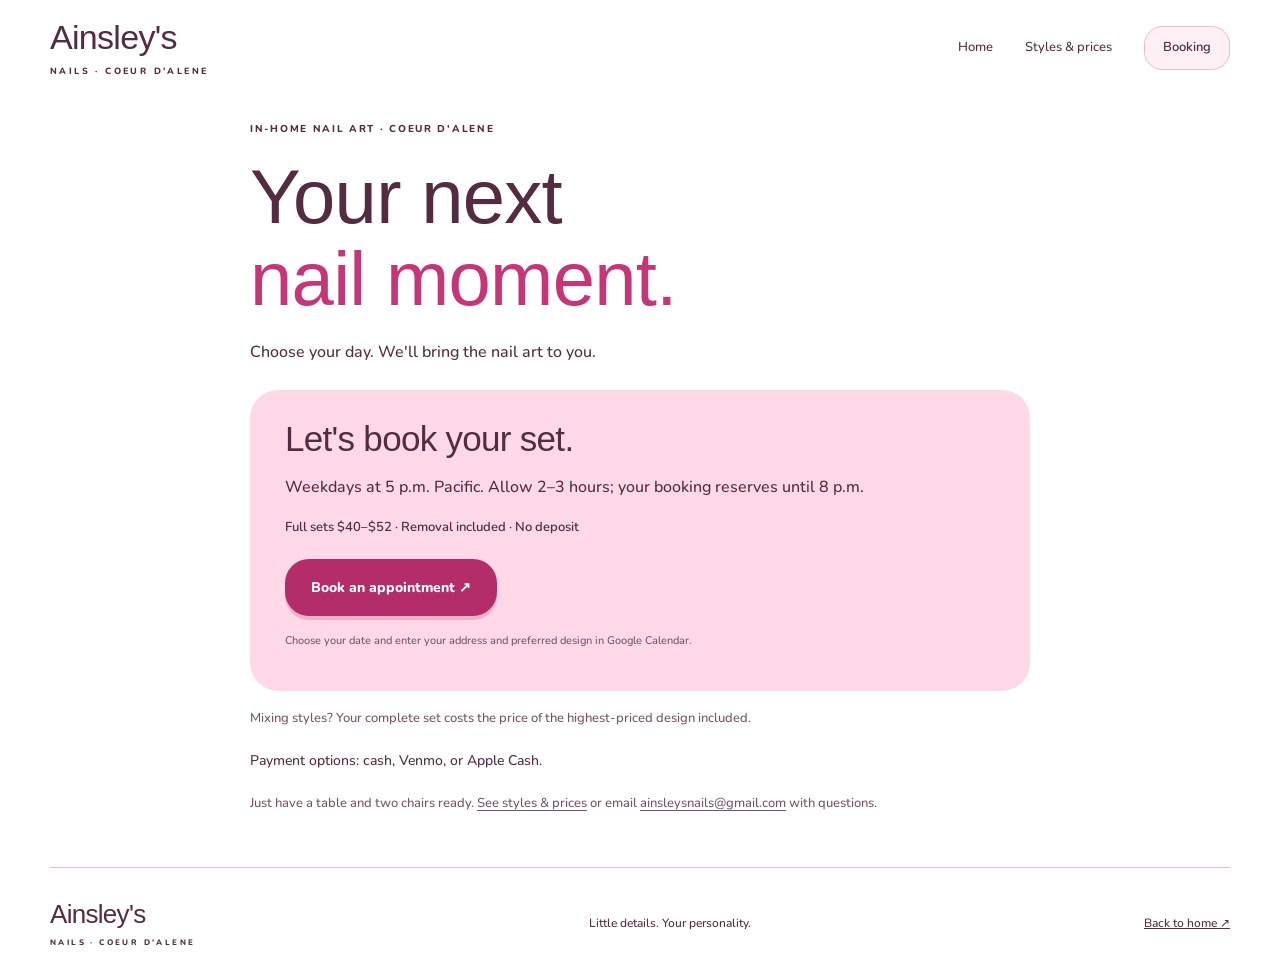
==== booking.html @ 9f1597ee "Add files via upload Add Ainsley’s Nails website" ====
<!doctype html>
<html lang="en"><head><meta charset="utf-8"><meta name="viewport" content="width=device-width, initial-scale=1"><title>Book an appointment | Ainsley's Nails</title><meta name="description" content="Book an in-home nail appointment with Ainsley's Nails in Coeur d'Alene, Idaho."><link rel="stylesheet" href="styles.css"><script src="config.js" defer></script><script src="booking.js" defer></script></head>
<body><a class="skip" href="#main">Skip to content</a><header class="header wrap"><div class="brand">Ainsley's<span>NAILS · COEUR D'ALENE</span></div><nav aria-label="Main navigation"><a href="index.html">Home</a><a href="index.html#styles">Styles &amp; prices</a><span class="current-page" aria-current="page">Booking</span></nav></header>
<main id="main" class="wrap booking-main booking-simple"><p class="eyebrow">IN-HOME NAIL ART · COEUR D'ALENE</p><h1>Your next<br><em>nail moment.</em></h1><p class="intro">Choose your day. We'll bring the nail art to you.</p>
<section class="booking-panel" aria-labelledby="booking-title"><h2 id="booking-title">Let's book your set.</h2><p id="booking-message">Weekdays at 5 p.m. Pacific. Allow 2–3 hours; your booking reserves until 8 p.m.</p><p class="booking-essentials">Full sets $40–$52 · Removal included · No deposit</p><a id="booking-link" class="button" target="_blank" rel="noopener noreferrer" href="https://calendar.google.com/calendar/u/0/appointments/schedules/AcZssZ18NAIpk-Zt8HBrh_75pvqZvgcmtX9MEqmJerUlDPSgGfxFkpBchDon8ug0wOrEiZ6wurdmPYO1">Book an appointment ↗<span class="sr-only"> (opens in a new tab)</span></a><p id="booking-note" class="micro">Choose your date and enter your address and preferred design in Google Calendar.</p></section>
<p class="mixed-design-note">Mixing styles? Your complete set costs the price of the highest-priced design included.</p>
<p class="payment-options">Payment options: cash, Venmo, or Apple Cash.</p>
<p class="booking-help">Just have a table and two chairs ready. <a href="index.html#styles">See styles &amp; prices</a> or email <a href="mailto:ainsleysnails@gmail.com">ainsleysnails@gmail.com</a> with questions.</p></main>
<footer class="wrap footer"><div class="brand">Ainsley's<span>NAILS · COEUR D'ALENE</span></div><p>Little details. Your personality.</p><a href="index.html">Back to home ↗</a></footer></body></html>
---- styles.css ----
@import url('https://fonts.googleapis.com/css2?family=Nunito:wght@400;500;600;700;800&display=swap');
:root{--paper:#fcf8f3;--ink:#512c35;--muted:#775d60;--blush:#f0dad9;--wine:#742c43;--line:#ddcbc8}*{box-sizing:border-box}html{scroll-behavior:smooth;scroll-padding-top:25px}body{margin:0;background:var(--paper);color:var(--ink);font-family:'Nunito','Trebuchet MS',sans-serif;font-size:16px;line-height:1.65}a{color:inherit}button,a{-webkit-tap-highlight-color:transparent}a:focus-visible{outline:3px solid var(--wine);outline-offset:6px}[hidden]{display:none!important}.wrap{width:min(1180px,calc(100% - 80px));margin:auto}.header{display:flex;justify-content:space-between;align-items:center;min-height:116px;gap:30px}.brand{font-family:'ABeeZee','Trebuchet MS',sans-serif;font-size:33px;text-decoration:none;line-height:1.1;white-space:nowrap}.brand span{display:block;font-family:'Nunito','Trebuchet MS',sans-serif;font-size:9px;letter-spacing:2.4px;margin-top:10px}nav{display:flex;align-items:center;gap:32px}nav>a{text-decoration:none;font-size:13px}.button{display:inline-flex;align-items:center;justify-content:center;gap:35px;padding:17px 26px;border-radius:3px;background:var(--wine);color:#fff9f3;text-decoration:none;font-size:14px;font-weight:500;transition:background .2s,transform .2s}.button:hover{background:#542034;transform:translateY(-2px)}.button.small{padding:12px 20px}.hero{display:grid;grid-template-columns:1fr 1fr;gap:65px;align-items:center;padding-top:42px;padding-bottom:80px}.eyebrow{font-size:10px;letter-spacing:2.3px;font-weight:700;margin:0 0 26px}h1,h2{font-family:'ABeeZee','Trebuchet MS',sans-serif;font-weight:400;letter-spacing:-2px;line-height:1.06;margin:0}h1{font-size:clamp(58px,7.7vw,106px)}em{font-weight:400;color:var(--wine)}.intro{font-size:16px;max-width:390px;margin:27px 0;line-height:1.8}.micro{font-size:11px;color:var(--muted);margin-top:16px}.hero-art{height:570px;position:relative;overflow:hidden;border-radius:48% 48% 3px 3px;background:radial-gradient(ellipse at 40% 40%,#f9ece2,#e8c6c2);box-shadow:inset 0 0 80px #d5aead50}.art-label{position:absolute;top:65px;width:100%;text-align:center;font-size:9px;letter-spacing:2px}.nail{position:absolute;width:102px;height:230px;border-radius:60% 60% 38% 38%;box-shadow:12px 18px 28px #79334b25,inset 8px 0 18px #ffffff77;border:1px solid #ffffff66}.nail-one{background:linear-gradient(100deg,#d18b94,#f0bdc2 40%,#d9939b);left:16%;top:165px;transform:rotate(-23deg)}.nail-two{background:linear-gradient(100deg,#d9a49e,#f4cec3 45%,#e2aba3);left:40%;top:135px;transform:rotate(-6deg);border-top:27px solid #fff9f0}.nail-three{background:linear-gradient(100deg,#6f2e41,#aa5f70 45%,#6d263d);left:65%;top:185px;transform:rotate(18deg)}.spark{position:absolute;color:var(--wine);font-size:64px}.spark-one{top:85px;right:38px}.spark-two{bottom:80px;left:35px;font-size:42px}.art-note{position:absolute;bottom:48px;right:30px;font-family:'ABeeZee','Trebuchet MS',sans-serif;font-size:22px;font-style:italic;line-height:1.2;transform:rotate(-8deg)}.illustration-label{position:absolute;bottom:12px;left:20px;font-size:8px;letter-spacing:1.5px}.ribbon{display:flex;justify-content:center;align-items:center;gap:36px;background:var(--blush);padding:20px;font-size:11px;letter-spacing:2px;flex-wrap:wrap}.ribbon span{font-size:22px;line-height:1}.section{padding-top:100px;padding-bottom:90px}.section-heading{display:flex;justify-content:space-between;align-items:end;gap:30px;margin-bottom:45px}h2{font-size:clamp(39px,4.5vw,61px)}.section-heading>p{max-width:300px;font-size:14px;color:var(--muted)}.styles-grid{display:grid;grid-template-columns:repeat(4,1fr);gap:35px 24px}.swatch{display:flex;align-items:center;justify-content:center;gap:9px;height:200px;background:#f1e7e0;border-radius:100px 100px 3px 3px}.swatch i{display:block;width:39px;height:95px;border-radius:48% 48% 30% 30%;box-shadow:3px 6px 10px #54203415;background:#e6afa9}.swatch i:first-child{transform:rotate(-12deg) translateY(7px)}.swatch i:last-child{transform:rotate(12deg) translateY(7px)}.french i{border-top:15px solid #fffdf7}.dots{background:#edddd9}.dots i{background:radial-gradient(circle,#742c43 2px,transparent 3px) 0 0/13px 13px,#eac2be}.stripes i{background:repeating-linear-gradient(115deg,#e2a19e 0 9px,#fff5e9 9px 13px)}.lace{background:#e9dfd8}.lace i{background:radial-gradient(circle,transparent 4px,#fff9ee 5px 6px,transparent 7px) 0 0/15px 15px,#deb5af}.stars i{color:#fff6df;text-align:center;padding-top:25px;font-size:23px;background:#9c586a;font-style:normal}.tortoise{background:#ecdecc}.tortoise i{background:radial-gradient(ellipse at 25% 30%,#4b2b21 0 12%,transparent 22%),radial-gradient(ellipse at 80% 70%,#613321 0 14%,transparent 27%),radial-gradient(ellipse at 20% 95%,#35241d 0 13%,transparent 24%),#c28b47}.shells i{background:repeating-conic-gradient(from 165deg at 50% 100%,#f4d6ce 0deg 7deg,#fff2df 7deg 11deg)}.chrome{background:#e4dfe3}.chrome i{background:linear-gradient(110deg,#9b859a 0%,#f6e0ec 20%,#a28eaa 36%,#fff 48%,#c29caf 57%,#e2d6e9 75%,#907d93)}h3{font-size:18px;font-weight:500;margin:16px 0 4px}.style-card p{font-size:12px;color:var(--muted);margin:0}.caption{font-size:11px;color:var(--muted);margin-top:30px}.portfolio{border-top:1px solid var(--line);display:grid;grid-template-columns:1fr 1fr;align-items:center;gap:70px}.portfolio>div>p:not(.eyebrow){color:var(--muted);font-size:14px}.photo-placeholder{min-height:310px;background:#eee4dc;display:flex;flex-direction:column;align-items:center;justify-content:center;text-align:center;border:1px solid #ddcdc1}.photo-placeholder>span{font-size:42px}.photo-placeholder>p{font-family:'ABeeZee','Trebuchet MS',sans-serif;font-size:27px!important;line-height:1.4}.photo-placeholder small{font-size:9px;letter-spacing:2px}.visit{background:var(--blush)}.visit-inner{padding-top:80px;padding-bottom:80px;display:grid;grid-template-columns:1fr 1fr;gap:70px}.visit h3:first-child{margin-top:0}.visit h3{font-size:16px;margin-top:25px}.visit p:not(.eyebrow){font-size:14px;max-width:430px;margin-top:6px}.text-link{display:inline-block;font-size:13px;text-underline-offset:6px;margin-top:15px}.closing{text-align:center;padding-top:100px;padding-bottom:100px}.closing h2{margin-bottom:30px}.footer{display:flex;align-items:center;justify-content:space-between;border-top:1px solid var(--line);padding-top:32px;padding-bottom:32px;gap:25px}.footer .brand{font-size:26px}.footer .brand span{font-size:8px}.footer p,.footer>a:last-child{font-size:12px}.booking-main{padding-top:65px;padding-bottom:100px}.booking-main h1{font-size:clamp(60px,7vw,90px)}.booking-layout{display:grid;grid-template-columns:1.25fr 1fr;gap:75px;margin-top:45px}.booking-panel{background:var(--blush);padding:50px;border-radius:3px}.booking-panel h2{font-size:45px}.booking-panel>p{max-width:400px}.booking-star{display:block;font-size:45px;margin-bottom:15px}.booking-aside{padding-top:30px}.booking-aside h3{font-size:17px;margin-top:25px}.booking-aside p:not(.eyebrow){font-size:14px;color:var(--muted)}.skip{position:absolute;left:10px;top:-100px;background:var(--paper);padding:10px;z-index:10}.skip:focus{top:10px}
@media(min-width:1500px){.hero{padding-top:65px;padding-bottom:100px}}@media(max-width:900px){.wrap{width:calc(100% - 48px)}.hero{gap:30px}.hero-art{height:470px}.nail{width:75px;height:185px}.nail-one{left:12%}.nail-two{left:38%}.nail-three{left:65%}.styles-grid{grid-template-columns:repeat(2,1fr)}nav{gap:20px}.booking-layout{gap:30px}.booking-panel{padding:32px}}@media(max-width:600px){.wrap{width:calc(100% - 36px)}.header{min-height:100px;gap:10px}.brand{font-size:28px}.brand span{font-size:7px;letter-spacing:1.4px}nav>a:not(.button){display:none}.button.small{font-size:12px;padding:11px 15px}.hero{grid-template-columns:1fr;padding-top:25px;padding-bottom:45px;gap:35px}h1{font-size:72px}.eyebrow{font-size:9px;letter-spacing:1.6px;margin-bottom:20px}.intro{font-size:15px}.hero-art{height:440px;max-width:400px;width:100%;margin:auto}.nail{width:80px;height:190px}.nail-one{top:145px;left:15%}.nail-two{top:115px;left:40%}.nail-three{top:155px;left:66%}.art-label{top:48px;font-size:8px}.art-note{font-size:20px;bottom:40px}.spark-one{top:65px}.ribbon{gap:17px;font-size:9px;padding:15px}.ribbon span{font-size:16px}.section{padding-top:60px;padding-bottom:55px}.section-heading{display:block}.section-heading>p{max-width:100%;margin-top:20px}.styles-grid{gap:25px 14px}.swatch{height:170px;gap:6px}.swatch i{width:32px;height:83px}.style-card h3{font-size:17px}.style-card p{font-size:11px}.portfolio,.visit-inner,.booking-layout{grid-template-columns:1fr;gap:30px}.visit-inner{padding-top:55px;padding-bottom:55px}.closing{padding-top:65px;padding-bottom:65px}.footer{flex-wrap:wrap}.footer p{display:none}.booking-main{padding-top:35px;padding-bottom:60px}.booking-main h1{font-size:61px}.booking-panel{padding:28px}.booking-panel h2{font-size:39px}.booking-aside{padding-top:0}}@media(prefers-reduced-motion:reduce){html{scroll-behavior:auto}*{transition:none!important}}

/* Real portfolio photos; click a photo to view the complete original. */
.portfolio{grid-template-columns:1fr;gap:35px}.portfolio>div:first-child{max-width:600px}.photo-gallery{display:grid;grid-template-columns:repeat(3,minmax(0,1fr));gap:24px}.photo-gallery figure{margin:0;min-width:0}.photo-gallery a{display:block;overflow:hidden;border-radius:120px 120px 3px 3px;background:var(--blush)}.photo-gallery img{display:block;width:100%;height:auto;aspect-ratio:3/4;object-fit:cover;transition:transform .3s}.photo-gallery a:hover img{transform:scale(1.025)}.photo-gallery figcaption{font-size:13px;margin-top:12px;color:var(--muted)}
@media(max-width:600px){.photo-gallery{grid-template-columns:1fr;gap:30px}.photo-gallery a{border-radius:100px 100px 3px 3px}.photo-gallery img{aspect-ratio:3/4}}

/* Updated direction: botanical ivory, sage, and a quiet typographic menu. */
:root{--paper:#faf9f4;--ink:#303c32;--muted:#626d5e;--blush:#e4e8dd;--wine:#465c45;--line:#d4dacd}
.hero-logo{display:flex;align-items:center;justify-content:center;padding:15px}.hero-logo img{display:block;width:100%;height:auto;max-width:530px}.button{border-radius:30px}.hero{gap:50px}.ribbon{background:#e4e8dd}.styles-grid{grid-template-columns:repeat(2,minmax(0,1fr));gap:0 50px}.style-card{display:grid;grid-template-columns:1fr auto;gap:4px 20px;border-top:1px solid var(--line);padding:22px 0}.style-card h3{margin:0;font-family:'ABeeZee','Trebuchet MS',sans-serif;font-size:26px}.style-card p{grid-column:1/-1;font-size:13px}.service-price{font-size:16px;align-self:center;white-space:nowrap}.photo-gallery a{border-radius:4px}.mobile-callout{padding:38px;background:var(--blush);margin-top:30px;max-width:850px;border-left:3px solid var(--wine)}.mobile-callout h2{font-size:42px}.mobile-callout>p:not(.eyebrow){max-width:650px}.current-page{font-size:13px;font-weight:600;padding:10px 18px;border:1px solid var(--line);border-radius:30px}.booking-panel{background:#eef0e8}.brand{color:var(--ink)}
@media(max-width:600px){.hero-logo{padding:0 15px}.hero-logo img{max-width:350px}.styles-grid{grid-template-columns:1fr}.style-card h3{font-size:25px}.mobile-callout{padding:25px}.mobile-callout h2{font-size:34px}}

/* More compact section rhythm and simpler booking handoff. */
.header{min-height:96px}.hero{padding-top:20px;padding-bottom:40px}.section{padding-top:48px;padding-bottom:48px}.section-heading{margin-bottom:28px}.visit-inner{padding-top:45px;padding-bottom:45px}.closing{padding-top:48px;padding-bottom:48px}.eyebrow{margin-bottom:18px}.portfolio{gap:25px}.about{display:grid;grid-template-columns:1fr 1fr;gap:45px;align-items:center;border-top:1px solid var(--line)}.about h2{font-size:45px}.about>p{font-size:16px;line-height:1.8;margin:0}.style-card{text-decoration:none;transition:background .2s}.style-card:hover{background:#e4e8dd70}.style-card:hover h3{text-decoration:underline;text-underline-offset:5px}.style-card h3::after{content:' ↗';font-family:'Nunito','Trebuchet MS',sans-serif;font-size:16px;color:var(--muted)}.booking-simple{max-width:780px;padding-top:25px;padding-bottom:40px}.booking-simple h1{font-size:clamp(50px,6vw,76px)}.booking-simple>.intro{margin:18px 0 24px;max-width:none}.booking-simple .booking-panel{padding:30px 35px}.booking-simple .booking-panel h2{font-size:35px;letter-spacing:-1px}.booking-simple .booking-panel>p{max-width:none}.booking-essentials{font-size:13px;font-weight:600}.booking-help{font-size:13px;color:var(--muted);margin-top:20px}.booking-help a{text-underline-offset:3px}.booking-simple .button{margin-top:8px}
@media(min-width:1500px){.hero{padding-top:25px;padding-bottom:45px}}@media(max-width:600px){.header{min-height:85px}.hero{padding-top:15px;padding-bottom:30px;gap:22px}.section{padding-top:32px;padding-bottom:32px}.visit-inner{padding-top:32px;padding-bottom:32px;gap:24px}.closing{padding-top:35px;padding-bottom:35px}.about{grid-template-columns:1fr;gap:20px}.about h2{font-size:38px}.about>p{font-size:15px}.booking-simple .booking-panel{padding:24px}.booking-simple .booking-panel h2{font-size:30px}.booking-main{padding-top:20px;padding-bottom:30px}.booking-simple .button{width:100%}}

/* Blush pink and soft tan palette. */
:root{--paper:#fcf7f2;--ink:#603d40;--muted:#806467;--blush:#f0dad9;--wine:#84485b;--line:#e0cbc3}.hero-logo{background:none}.ribbon,.visit,.booking-simple .booking-panel{background:#f0dad9}.about{background:none}.style-card:hover{background:#eee0d170}.photo-gallery a{background:#e9dac9}.booking-essentials{color:#603d40}.button:hover{background:#683447}

.closing .button{gap:10px}.sr-only{position:absolute;width:1px;height:1px;padding:0;margin:-1px;overflow:hidden;clip:rect(0,0,0,0);white-space:nowrap;border:0}

/* A distinct About section, with room for Ainsley's future portrait. */
.about{display:block;background:var(--blush);border-top:0}.about-inner{padding-top:42px;padding-bottom:48px}.about .eyebrow{text-align:left;margin-bottom:25px}.about h2{text-align:center;font-size:clamp(38px,4.5vw,58px)}.about-photo-space{width:min(280px,100%);height:280px;margin:25px auto}.about-bio{max-width:660px;margin:0 auto;text-align:center;font-size:16px;line-height:1.85}
@media(max-width:600px){.about-inner{padding-top:32px;padding-bottom:36px}.about .eyebrow{margin-bottom:22px}.about-photo-space{height:230px;margin:22px auto}.about-bio{font-size:15px}}

.service-photo{margin:28px 0 0}.service-photo img{display:block;width:100%;height:auto;border-radius:5px;border:1px solid #d5b9b0}.service-photo figcaption{font-size:10px;line-height:1.6;margin-top:8px;color:var(--muted)}.service-photo figcaption a{text-underline-offset:2px}@media(max-width:600px){.service-photo{margin-top:22px}}

/* Narrow portrait presentation of the supplied downtown photograph. */
.service-photo{max-width:350px}.service-photo img{height:auto;aspect-ratio:4/5;object-fit:cover;object-position:52% center}@media(max-width:600px){.service-photo{max-width:320px;width:100%}}

.payment-options{font-size:14px;color:var(--ink);margin:20px 0 0}nav .button.small{white-space:nowrap}@media(max-width:600px){nav .button.small{font-size:11px;padding:11px 12px}}

.mixed-design-note{font-size:13px;line-height:1.7;color:var(--muted);max-width:760px;margin:16px 0 0}.mixed-design-note strong{color:var(--ink)}

/* Playful lake-blue refresh. */
:root{--paper:#fffcf5;--ink:#243f59;--muted:#516b80;--blush:#dceffc;--wine:#285d8a;--line:#bcd7e8}
body{font-family:'Nunito','Trebuchet MS',sans-serif;font-weight:500}h1,h2,h3,.brand{font-family:'ABeeZee','Trebuchet MS',sans-serif}h1,h2{font-weight:500;letter-spacing:-1.5px;line-height:1.08}h1{font-size:clamp(58px,7.2vw,98px)}h2{font-size:clamp(38px,4.3vw,58px)}em{font-style:normal;color:#3276aa}h3{font-weight:500}.brand{font-weight:500;font-size:34px}.brand span{font-family:'Nunito','Trebuchet MS',sans-serif;font-weight:800}.eyebrow{font-weight:800;letter-spacing:1.7px}.ribbon,.visit,.about,.booking-simple .booking-panel{background:var(--blush)}.button{background:#285d8a;color:#fffdf6;font-weight:800;border-radius:24px;gap:16px;box-shadow:0 4px 0 #bdd6e8}.button:hover{background:#204b70;transform:translateY(-2px)}.button.small{border-radius:19px}.style-card{border-color:var(--line);border-radius:12px;padding:20px 12px}.style-card:hover{background:#e7f3fc}.style-card h3{font-family:'ABeeZee','Trebuchet MS',sans-serif;font-weight:400;letter-spacing:0}.service-price{font-weight:800}.style-card h3::after{color:#3276aa}.photo-gallery a{border-radius:26px}.photo-gallery figcaption{font-weight:700}.about h2{font-family:'ABeeZee','Trebuchet MS',sans-serif}.service-photo img{border-color:#a9cde4;border-radius:24px}.service-photo figcaption{color:var(--muted)}.booking-essentials{color:var(--ink)}.booking-simple .booking-panel{border-radius:28px}.booking-simple .booking-panel h2{font-weight:500}.payment-options{color:var(--ink)}.current-page{background:#e7f3fc;border-color:var(--line);border-radius:18px}.mixed-design-note strong{color:var(--ink)}.closing .button{gap:9px}
@media(max-width:600px){h1{font-size:65px}.brand{font-size:29px}.style-card h3{font-size:25px}.about h2{font-size:38px}.booking-simple h1{font-size:56px}}

/* Bright pink and white, with casual handwritten headings. */
:root{--paper:#ffffff;--ink:#542b40;--muted:#795267;--blush:#ffd9e8;--wine:#a72e63;--line:#efbbd0}
h1,h2,h3,.brand{font-family:'ABeeZee','Trebuchet MS',sans-serif;font-weight:400;letter-spacing:0}em{color:#c53679}.ribbon,.visit,.about,.booking-simple .booking-panel{background:var(--blush)}.button{background:#b32e69;color:#fff;box-shadow:0 4px 0 #f0b0cc}.button:hover{background:#942457}.style-card{border-color:var(--line)}.style-card:hover{background:#fff0f6}.style-card h3{font-family:'ABeeZee','Trebuchet MS',sans-serif}.style-card h3::after{color:#b32e69}.about h2{font-family:'ABeeZee','Trebuchet MS',sans-serif}.service-photo img{border-color:#eba9c5}.current-page{background:#fff0f6;border-color:var(--line)}.booking-essentials,.payment-options{color:var(--ink)}.booking-simple .booking-panel h2{font-weight:400}

/* Poppins headings with Nunito body text. */
h1,h2,.brand{font-weight:600;letter-spacing:-1.3px}.style-card h3,h3{font-weight:500;letter-spacing:-.3px}.booking-simple .booking-panel h2{font-weight:600}

@font-face{font-family:'ABeeZee';font-style:normal;font-weight:400;font-display:swap;src:url('images/abeezee-regular.ttf') format('truetype')}
h1,h2,h3,.brand,.style-card h3,.about h2,.booking-simple .booking-panel h2{font-family:'ABeeZee','Trebuchet MS',sans-serif;font-weight:400;letter-spacing:-.7px}

/* Fixed spaces keep the service bars stationary as details open. */
.service-details{min-width:0}.service-detail{height:140px;margin:0 0 12px;min-width:0}.service-detail-how{height:250px}.service-detail summary{display:flex;align-items:center;justify-content:space-between;gap:16px;min-height:64px;padding:12px 18px;border-bottom:2px solid #e7a0bf;font-family:'ABeeZee','Trebuchet MS',sans-serif;font-size:30px;font-weight:700;line-height:1.25;list-style:none;cursor:pointer}.service-detail summary::-webkit-details-marker{display:none}.service-detail summary::after{content:'⌄';font-family:'Nunito',sans-serif;font-size:26px;font-weight:800}.service-detail[open] summary::after{content:'⌃'}.service-detail summary:hover{background:#ffffff60;border-radius:12px 12px 0 0}.service-detail summary:focus-visible{outline:3px solid var(--wine);outline-offset:3px}.service-detail-content{padding:10px 18px 0;max-height:calc(100% - 64px);overflow:auto;overflow-wrap:anywhere}.visit .service-detail-content p{margin:0;font-size:14px;max-width:none}.service-detail-content ul{padding-left:19px;margin:0;font-size:14px;line-height:1.65}.service-detail-content li+li{margin-top:5px}.closing{display:block;text-align:center}.closing .eyebrow,.closing h2{margin-left:auto;margin-right:auto}.closing .button{margin-left:auto;margin-right:auto}
@media(max-width:600px){.service-detail{height:160px;margin-bottom:12px}.service-detail-how{height:300px}.service-detail summary{font-size:28px}.service-detail-content{padding-left:12px;padding-right:12px}.closing .eyebrow{max-width:290px}}

/* Compact service headings align to the neighboring photo; each row keeps its space. */
@media(min-width:601px){.visit-inner{align-items:start}.service-details{display:grid;grid-template-rows:1fr .9fr 1.9fr 1fr 140px;gap:8px;height:var(--service-column-height,720px)}.service-detail,.service-detail-how{height:100%;margin:0;min-height:0}.service-detail summary{min-height:54px;font-size:25px;padding:10px 14px}.service-detail-content{max-height:calc(100% - 54px);padding:8px 14px 0}.visit .service-detail-content p,.service-detail-content ul{font-size:13px;line-height:1.5}.service-detail-content li+li{margin-top:3px}}

/* Natural expanding details; the fully open desktop stack aligns to the photo. */
.service-details{display:flex;flex-direction:column;gap:10px;height:auto}.service-detail,.service-detail-how{height:auto;min-height:0;margin:0}.service-detail summary{min-height:54px;font-size:25px;padding:10px 14px}.service-detail-content{max-height:none;overflow:visible;padding:10px 14px 12px}.service-detail[open]{padding-bottom:var(--service-open-spacing,0px)}
@media(max-width:600px){.service-details{gap:10px}.service-detail,.service-detail-how{height:auto;margin:0}.service-detail[open]{padding-bottom:0}.service-detail summary{font-size:26px}.service-detail-content{max-height:none;overflow:visible;padding:10px 14px 16px}}

.about-portrait{width:min(340px,100%);margin:28px auto}.about-portrait img{display:block;width:100%;height:auto;aspect-ratio:3/4;object-fit:cover;border-radius:26px}@media(max-width:600px){.about-portrait{width:min(290px,100%);margin:24px auto}}
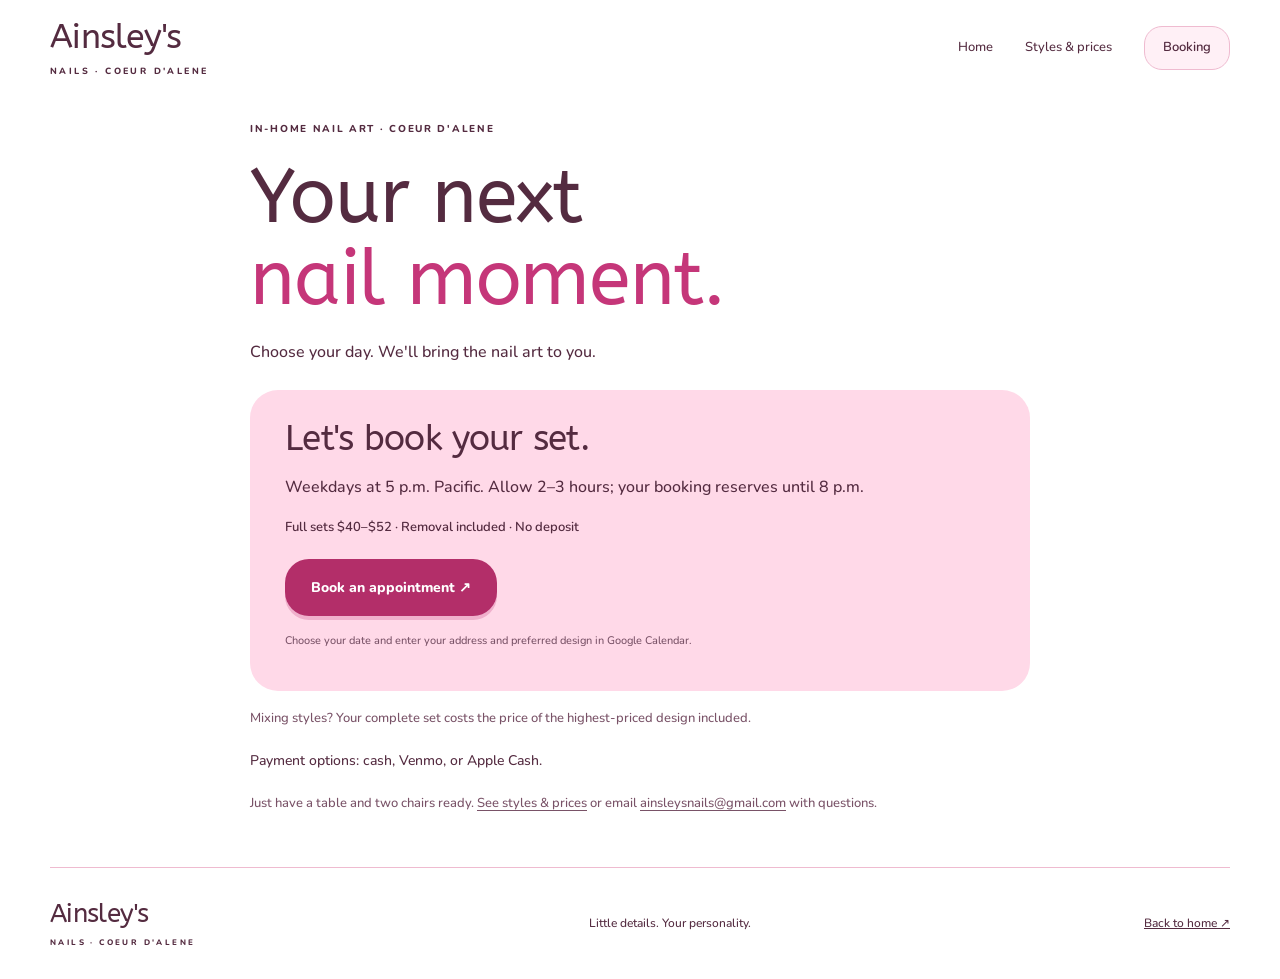
==== commit 57b73d13: "Use pink logo for shared link previews" ====
--- a/booking.html
+++ b/booking.html
@@ -1,5 +1,20 @@
 <!doctype html>
-<html lang="en"><head><meta charset="utf-8"><meta name="viewport" content="width=device-width, initial-scale=1"><title>Book an appointment | Ainsley's Nails</title><meta name="description" content="Book an in-home nail appointment with Ainsley's Nails in Coeur d'Alene, Idaho."><link rel="stylesheet" href="styles.css"><script src="config.js" defer></script><script src="booking.js" defer></script></head>
+<html lang="en"><head><meta charset="utf-8"><meta name="viewport" content="width=device-width, initial-scale=1"><title>Book an appointment | Ainsley's Nails</title><meta name="description" content="Book an in-home nail appointment with Ainsley's Nails in Coeur d'Alene, Idaho."><link rel="stylesheet" href="styles.css"><script src="config.js" defer></script><script src="booking.js" defer></script>
+  <meta property="og:type" content="website">
+  <meta property="og:site_name" content="Ainsley's Nails">
+  <meta property="og:title" content="Book an appointment | Ainsley's Nails">
+  <meta property="og:description" content="Fun, personalized nail art brought to your home in Coeur d'Alene.">
+  <meta property="og:url" content="https://ainsleysnails.netlify.app/booking">
+  <meta property="og:image" content="https://ainsleysnails.netlify.app/share-preview.png">
+  <meta property="og:image:type" content="image/png">
+  <meta property="og:image:width" content="1200">
+  <meta property="og:image:height" content="630">
+  <meta property="og:image:alt" content="Ainsley's Nails pink circle logo with a star apostrophe and light pink cheetah pattern.">
+  <meta name="twitter:card" content="summary_large_image">
+  <meta name="twitter:title" content="Book an appointment | Ainsley's Nails">
+  <meta name="twitter:description" content="Fun, personalized nail art brought to your home in Coeur d'Alene.">
+  <meta name="twitter:image" content="https://ainsleysnails.netlify.app/share-preview.png">
+</head>
 <body><a class="skip" href="#main">Skip to content</a><header class="header wrap"><div class="brand">Ainsley's<span>NAILS · COEUR D'ALENE</span></div><nav aria-label="Main navigation"><a href="index.html">Home</a><a href="index.html#styles">Styles &amp; prices</a><span class="current-page" aria-current="page">Booking</span></nav></header>
 <main id="main" class="wrap booking-main booking-simple"><p class="eyebrow">IN-HOME NAIL ART · COEUR D'ALENE</p><h1>Your next<br><em>nail moment.</em></h1><p class="intro">Choose your day. We'll bring the nail art to you.</p>
 <section class="booking-panel" aria-labelledby="booking-title"><h2 id="booking-title">Let's book your set.</h2><p id="booking-message">Weekdays at 5 p.m. Pacific. Allow 2–3 hours; your booking reserves until 8 p.m.</p><p class="booking-essentials">Full sets $40–$52 · Removal included · No deposit</p><a id="booking-link" class="button" target="_blank" rel="noopener noreferrer" href="https://calendar.google.com/calendar/u/0/appointments/schedules/AcZssZ18NAIpk-Zt8HBrh_75pvqZvgcmtX9MEqmJerUlDPSgGfxFkpBchDon8ug0wOrEiZ6wurdmPYO1">Book an appointment ↗<span class="sr-only"> (opens in a new tab)</span></a><p id="booking-note" class="micro">Choose your date and enter your address and preferred design in Google Calendar.</p></section>
